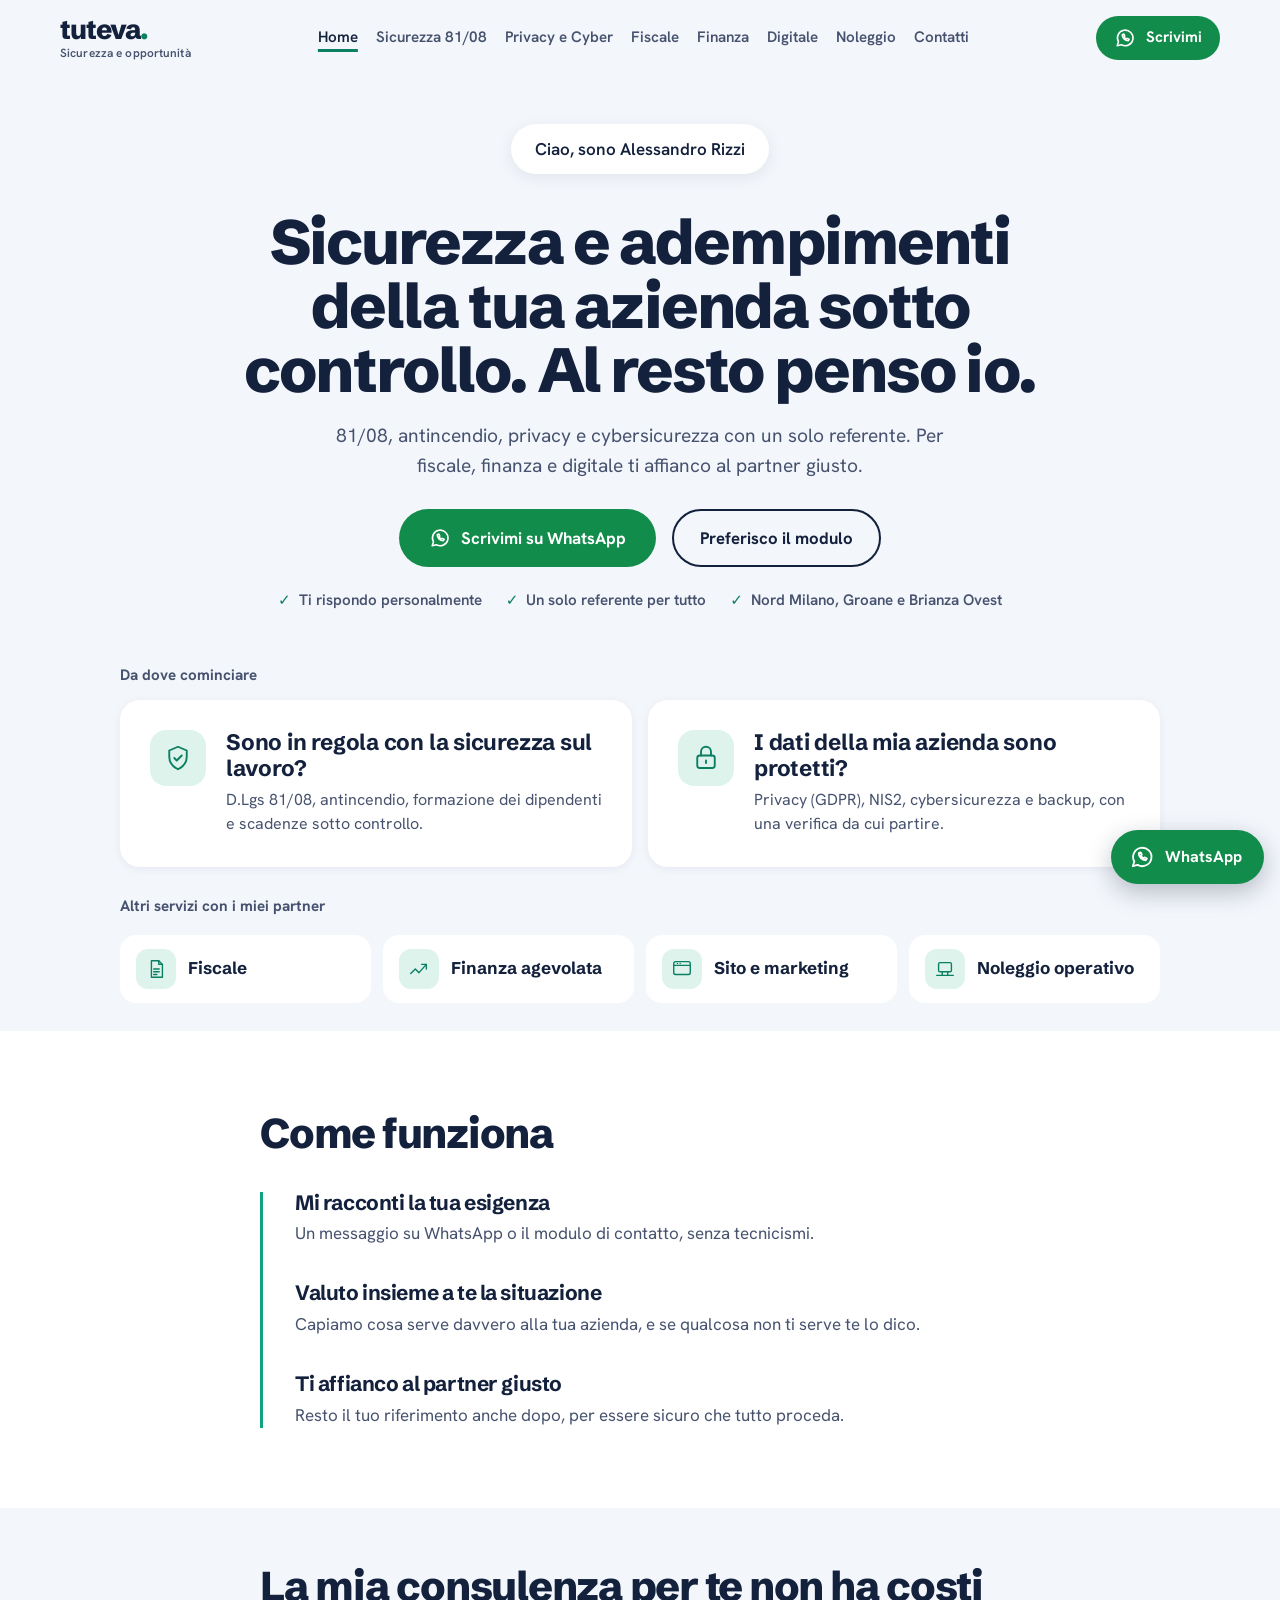
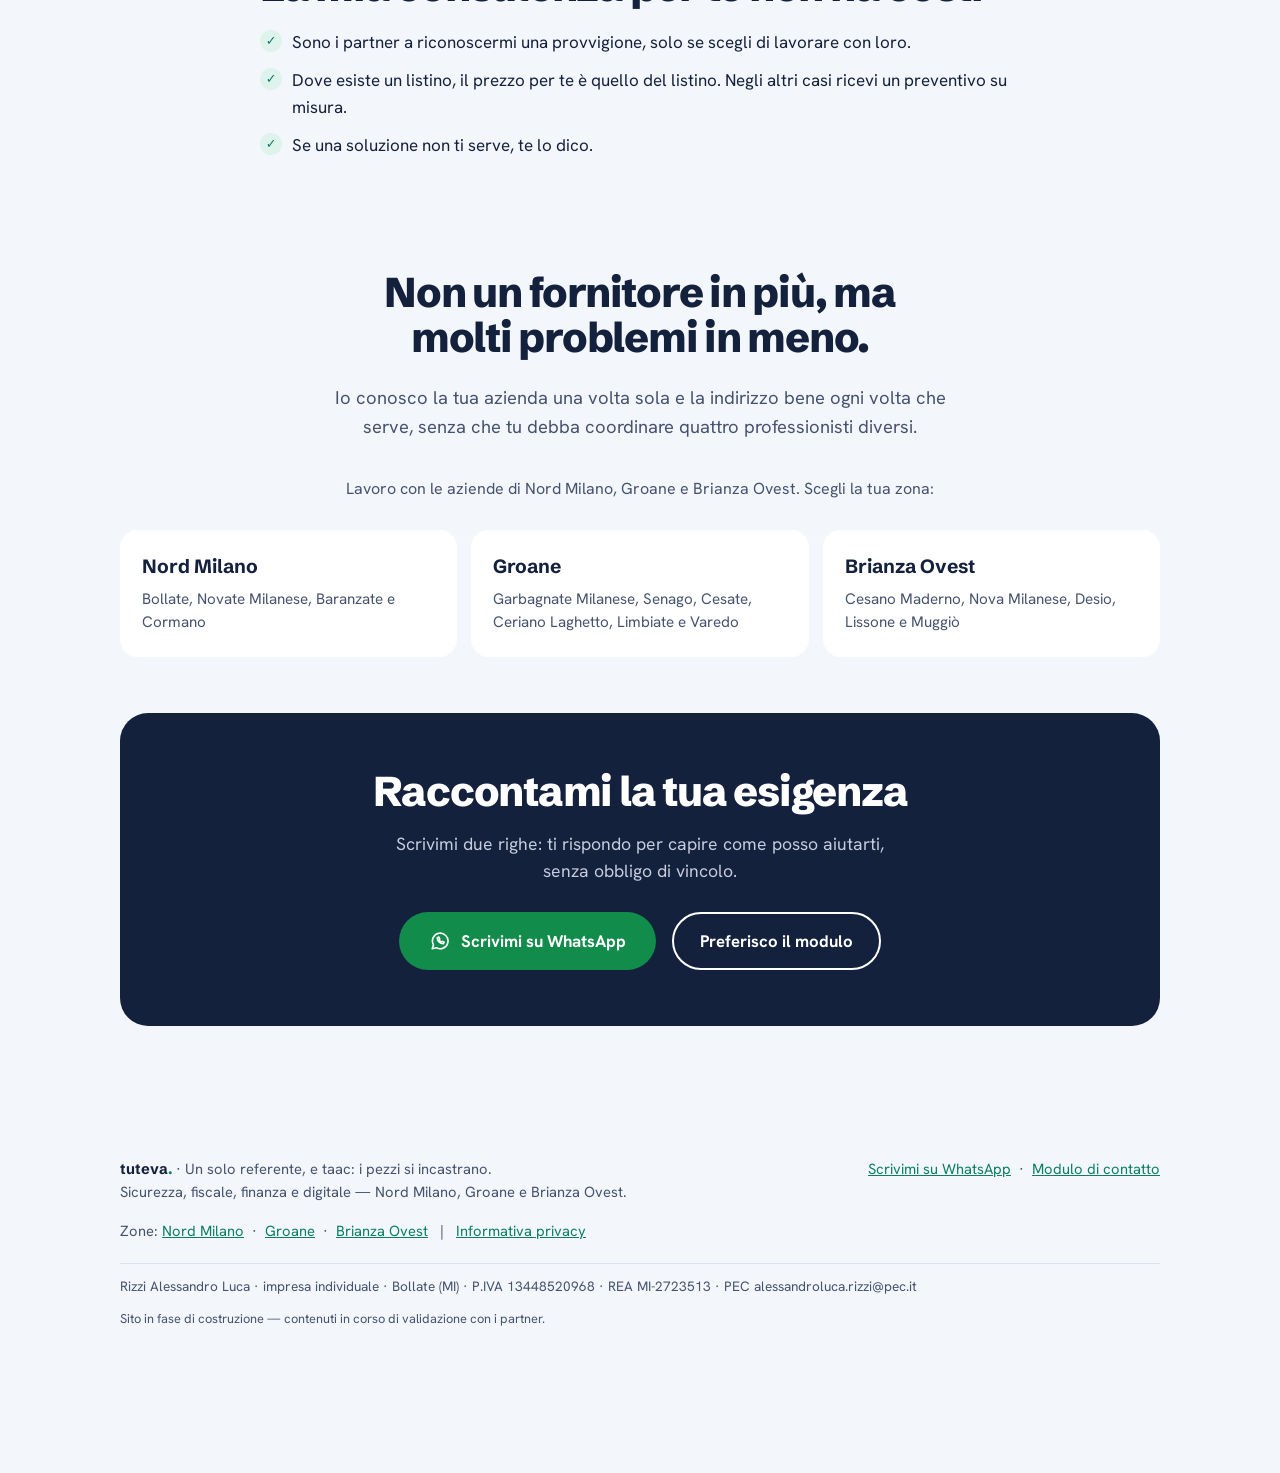
==== index.html @ 0b84deaf "Primo sito Tuteva" ====
<!doctype html>
<html lang="it">
<head>
<meta charset="utf-8">
<meta name="viewport" content="width=device-width, initial-scale=1, viewport-fit=cover">
<title>Tuteva | Sicurezza e adempimenti per la tua azienda</title>
<meta name="description" content="Tuteva: un solo referente per la sicurezza e gli adempimenti della tua azienda (81/08, privacy, cyber), fiscale, finanza e digitale. Nord Milano, Groane e Brianza Ovest.">
<link rel="canonical" href="https://tuteva.it/">
<meta property="og:title" content="Tuteva | Sicurezza e adempimenti per la tua azienda">
<meta property="og:description" content="Tuteva: un solo referente per la sicurezza e gli adempimenti della tua azienda (81/08, privacy, cyber), fiscale, finanza e digitale. Nord Milano, Groane e Brianza Ovest.">
<meta property="og:type" content="website">
<meta property="og:url" content="https://tuteva.it/">
<meta property="og:locale" content="it_IT">
<meta name="theme-color" content="#14213D">
<link rel="icon" href="data:image/svg+xml,%3Csvg xmlns=%27http://www.w3.org/2000/svg%27 viewBox=%270 0 64 64%27%3E%3Crect width=%2764%27 height=%2764%27 rx=%2716%27 fill=%27%2314213D%27/%3E%3Ccircle cx=%2732%27 cy=%2732%27 r=%2710%27 fill=%27%230A7F62%27/%3E%3C/svg%3E">

<link rel="preload" href="fonts/schibsted-grotesk.woff" as="font" type="font/woff" crossorigin> <link rel="preload" href="fonts/hanken-grotesk.woff" as="font" type="font/woff" crossorigin> <link rel="stylesheet" href="fonts/fonts.css">

<style>
/* Direzione C: sfondo chiaro freddo, navy + verde, grotesque moderni, tessere-domanda */
:root {
  --bg: #F3F6FB;
  --fg: #14213D;
  --fg-muted: #46526E;
  --accent: #0A7F62;
  --accent-tint: #DDF3EC;
  --navy: #14213D;
  --card-bg: #FFFFFF;
  --border: #DCE3EE;
  --font-display: 'Schibsted Grotesk', system-ui, sans-serif;
  --font-body: 'Hanken Grotesk', system-ui, sans-serif;
}
* { box-sizing: border-box; }
body {
  background: var(--bg); color: var(--fg);
  font-family: var(--font-body); font-size: 17px;
  margin: 0; padding: 0 20px;
  line-height: 1.55;
}
.wrap { max-width: 760px; margin: 0 auto; }
.wrap-wide { max-width: 1040px; margin: 0 auto; }
.center { text-align: center; }
h1, h2, h3 { font-family: var(--font-display); font-weight: 700; text-wrap: balance; line-height: 1.08; margin: 0; letter-spacing: -0.02em; }
h1 { font-size: clamp(2.2rem, 5.4vw, 3.9rem); font-weight: 800; letter-spacing: -0.03em; line-height: 1.02; }
h2 { font-size: clamp(1.7rem, 3.8vw, 2.6rem); font-weight: 800; letter-spacing: -0.03em; }
h3 { font-size: 1.3rem; }
p { margin: 0; }
a { color: var(--accent); }
a:focus-visible, button:focus-visible, input:focus-visible, select:focus-visible, textarea:focus-visible {
  outline: 3px solid var(--accent); outline-offset: 3px;
}
.eyebrow { color: var(--accent); font-weight: 700; font-size: 0.95rem; }
header.site {
  position: sticky; top: env(safe-area-inset-top, 0px); z-index: 10;
  background: var(--bg); padding-block: 16px;
}
header.site .row { display: flex; align-items: center; justify-content: space-between; gap: 12px 24px; flex-wrap: wrap; }
.brand { display: inline-flex; flex-direction: column; text-decoration: none; color: var(--fg); line-height: 1; }
.brand .wm { font-family: var(--font-display); font-weight: 800; font-size: 1.7rem; letter-spacing: -0.04em; }
.brand .wm i { font-style: normal; color: var(--accent); }
.brand .tag { font-size: 0.74rem; font-weight: 600; color: var(--fg-muted); margin-top: 5px; letter-spacing: 0.01em; }
nav.main { display: flex; gap: 6px 22px; flex-wrap: wrap; align-items: center; }
nav.main a { color: var(--fg-muted); text-decoration: none; font-size: 0.95rem; font-weight: 600; }
nav.main a:hover { color: var(--fg); }
nav.main a.active { color: var(--fg); text-decoration: underline; text-decoration-color: var(--accent); text-decoration-thickness: 3px; text-underline-offset: 7px; }
section { padding-block: 56px; }
section.tight { padding-block: 28px; }
.hero { padding-block: 48px 36px; }
.hero p.lead { font-size: 1.2rem; color: var(--fg-muted); max-width: 640px; margin-top: 20px; }
.center .lead { margin-inline: auto; }
.btn {
  display: inline-flex; align-items: center;
  background: var(--accent); color: #FFFFFF; font-weight: 700; text-decoration: none;
  padding: 16px 30px; border-radius: 999px; font-size: 1.05rem; margin-top: 28px;
  border: none; cursor: pointer; font-family: var(--font-body);
}
.btn:hover { background: #086A52; }
.greet {
  display: inline-flex; align-items: center; gap: 14px; background: var(--card-bg);
  padding: 8px 22px 8px 8px; border-radius: 999px; font-weight: 600;
  box-shadow: 0 4px 16px rgba(20,33,61,0.08);
}
.greet img { display: block; width: 52px; height: 52px; border-radius: 50%; object-fit: cover; object-position: 50% 30%; }
.asks { display: flex; flex-wrap: wrap; gap: 16px; }
.ask {
  flex: 1 1 380px; min-width: 0; text-decoration: none; color: var(--fg);
  background: var(--card-bg); border: 2px solid transparent; border-radius: 20px; padding: 28px;
  display: flex; gap: 20px; align-items: flex-start; box-shadow: 0 2px 10px rgba(20,33,61,0.06);
}
.ask:hover { border-color: var(--accent); }
.ask .t { display: block; font-family: var(--font-display); font-weight: 700; font-size: 1.4rem; line-height: 1.15; letter-spacing: -0.01em; }
.ask .d { display: block; margin-top: 6px; color: var(--fg-muted); font-size: 1rem; }
.card-icon, .hero-icon {
  flex: none; display: flex; align-items: center; justify-content: center;
  width: 56px; height: 56px; border-radius: 16px; background: var(--accent-tint); color: var(--accent);
}
.card-icon svg, .hero-icon svg { width: 30px; height: 30px; display: block; }
.hero-icon { margin-bottom: 20px; }
.band-white { background: var(--card-bg); margin: 0 -20px; padding: 80px 20px; }
.timeline { border-left: 3px solid #0FA37F; padding-left: 32px; display: flex; flex-direction: column; gap: 36px; margin-top: 36px; }
.timeline h3 { margin-bottom: 6px; }
.timeline p { color: var(--fg-muted); }
.zone { color: var(--fg-muted); max-width: 720px; margin: 36px auto 0; font-size: 1rem; }
.cta-band { background: var(--navy); color: #FFFFFF; border-radius: 28px; padding: 56px 32px; text-align: center; }
.cta-band p { color: #C5CCDD; max-width: 520px; margin: 16px auto 0; font-size: 1.1rem; }
.cta-band .btn { background: var(--accent-tint); color: var(--navy); }
.cta-band .btn:hover { background: #FFFFFF; }
.quote {
  background: var(--accent-tint); border-radius: 20px; padding: 24px 28px; margin-top: 18px;
  color: var(--fg);
}
.list-check { list-style: none; padding: 0; margin: 20px 0 0; display: flex; flex-direction: column; gap: 12px; }
.list-check li { padding-left: 32px; position: relative; }
.list-check li::before {
  content: "✓"; position: absolute; left: 0; top: 1px; width: 22px; height: 22px; border-radius: 50%;
  background: var(--accent-tint); color: var(--accent); font-weight: 800; font-size: 0.8rem;
  display: flex; align-items: center; justify-content: center;
}
.note-box {
  background: var(--card-bg); border-radius: 16px;
  padding: 16px 20px; margin-top: 24px; font-size: 0.92rem; color: var(--fg-muted);
}
form.contact { display: flex; flex-direction: column; gap: 16px; margin-top: 28px; max-width: 520px; }
form.contact label { font-size: 0.95rem; font-weight: 600; color: var(--fg); display: block; margin-bottom: 6px; }
form.contact input, form.contact select, form.contact textarea {
  width: 100%; padding: 13px 14px; border-radius: 12px; border: 1.5px solid var(--border);
  background: var(--card-bg); color: var(--fg); font-family: var(--font-body); font-size: 1rem;
}
form.contact textarea { min-height: 110px; resize: vertical; }
.form-status { font-size: 1rem; margin-top: 4px; display: none; }
.form-status.ok { color: var(--accent); font-weight: 600; display: block; }
footer.site {
  padding-block: 36px 48px; margin-top: 40px;
  color: var(--fg-muted); font-size: 0.92rem;
}
footer.site .row { display: flex; justify-content: space-between; gap: 16px; flex-wrap: wrap; }
hr.rule { border: none; border-top: 1px solid var(--border); margin-block: 8px; }

:root { --wa: #128C4B; --wa-dark: #0D7340; }
body { padding-bottom: 96px; }
.btn-wa { background: var(--wa); color: #FFFFFF; gap: 10px; }
.btn-wa:hover { background: var(--wa-dark); }
.btn svg { width: 22px; height: 22px; flex: none; display: block; }
.btn-ghost { background: transparent; color: var(--fg); border: 2px solid var(--fg); padding: 14px 26px; }
.btn-ghost:hover { background: var(--fg); color: #FFFFFF; }
.btn-sm { padding: 10px 18px; font-size: 0.95rem; margin-top: 0; }
.cta-row { display: flex; flex-wrap: wrap; gap: 12px 16px; align-items: center; margin-top: 28px; }
.cta-row .btn { margin-top: 0; }
.center .cta-row, .cta-band .cta-row { justify-content: center; }
.trust { display: flex; flex-wrap: wrap; gap: 8px 24px; list-style: none; padding: 0; margin: 22px 0 0; color: var(--fg-muted); font-size: 0.95rem; font-weight: 600; }
.center .trust { justify-content: center; }
.trust li::before { content: "✓"; color: var(--accent); margin-right: 8px; font-weight: 800; }
.cta-band .btn-ghost { background: transparent; color: #FFFFFF; border-color: #FFFFFF; }
.cta-band .btn-ghost:hover { background: #FFFFFF; color: var(--navy); }
.cta-band .btn-wa { background: var(--wa); color: #FFFFFF; }
.cta-band .btn-wa:hover { background: var(--wa-dark); }
.cta-band .cta-row { margin-top: 28px; }
.wa-float {
  position: fixed; z-index: 20;
  right: max(16px, env(safe-area-inset-right, 0px));
  bottom: calc(16px + env(safe-area-inset-bottom, 0px));
  display: inline-flex; align-items: center; gap: 10px;
  background: var(--wa); color: #FFFFFF; text-decoration: none; font-weight: 700;
  padding: 14px 22px 14px 18px; border-radius: 999px; font-size: 1rem;
  box-shadow: 0 8px 24px rgba(20,33,61,0.28);
}
.wa-float:hover { background: var(--wa-dark); }
.wa-float svg { width: 26px; height: 26px; display: block; }
.status-wa { display: none; margin-top: 8px; }
.status-wa.on { display: block; }
.consent { font-size: 0.88rem; color: var(--fg-muted); }
header.site .wrap-wide { max-width: 1160px; }
nav.main { gap: 6px 18px; }
@media (max-width: 1240px) { .hdr-cta { display: none; } }
@media (max-width: 700px) {
  .hdr-cta { display: none; }
  header.site { padding-block: 12px; }
  nav.main { flex-wrap: nowrap; overflow-x: auto; width: 100%; gap: 6px 18px; padding-bottom: 6px; scrollbar-width: none; }
  nav.main a { white-space: nowrap; }
  .hero { padding-block: 24px 28px; }
  .hero .hero-icon { display: none; }
}
@media (prefers-reduced-motion: no-preference) { .btn, .wa-float { transition: background .15s; } }

.others { display: grid; grid-template-columns: repeat(auto-fit, minmax(220px, 1fr)); gap: 12px; margin-top: 16px; }
.other { display: flex; gap: 12px; align-items: center; background: var(--card-bg); border-radius: 16px; padding: 14px 16px; text-decoration: none; color: var(--fg); font-family: var(--font-display); font-weight: 700; min-width: 0; }
.other:hover { outline: 2px solid var(--accent); }
.other .card-icon { width: 40px; height: 40px; border-radius: 12px; }
.other .card-icon svg { width: 22px; height: 22px; }
.zones { display: grid; grid-template-columns: repeat(auto-fit, minmax(240px, 1fr)); gap: 14px; margin-top: 28px; text-align: left; }
.zonecard { background: var(--card-bg); border-radius: 18px; padding: 22px; text-decoration: none; color: var(--fg); min-width: 0; }
.zonecard:hover { outline: 2px solid var(--accent); }
.zonecard strong { display: block; font-family: var(--font-display); font-size: 1.2rem; }
.zonecard span { display: block; margin-top: 6px; color: var(--fg-muted); font-size: 0.95rem; }
.label-sec { color: var(--fg-muted); font-weight: 700; font-size: 0.95rem; margin-top: 28px; }
</style>
</head>
<body>



<header class="site">
  <div class="wrap-wide row">
    <a class="brand" href="index.html" aria-label="Tuteva, sicurezza e opportunit&agrave; per la tua azienda"><span class="wm">tuteva<i>.</i></span><span class="tag">Sicurezza e opportunit&agrave;</span></a>
    <nav class="main">
      <a href="index.html" class="active">Home</a>
      <a href="sicurezza-81-08.html">Sicurezza 81/08</a>
      <a href="cybersicurezza-privacy.html">Privacy e Cyber</a>
      <a href="fiscale.html">Fiscale</a>
      <a href="finanza-agevolata.html">Finanza</a>
      <a href="digitale.html">Digitale</a>
      <a href="noleggio-operativo.html">Noleggio</a>
      <a href="contatti.html">Contatti</a>
    </nav>
    <a class="btn btn-wa btn-sm hdr-cta" href="https://wa.me/393493159759?text=Ciao%20Alessandro%2C%20vorrei%20parlarti%20di%20un%27esigenza%20della%20mia%20azienda." target="_blank" rel="noopener" data-cta="header-wa"><svg viewBox="0 0 24 24" fill="none" stroke="currentColor" stroke-width="1.7" stroke-linecap="round" stroke-linejoin="round" aria-hidden="true"><path d="M3.5 20.5l1.4-4.3A8.5 8.5 0 1 1 8 19.3l-4.5 1.2z"/><path d="M9 8.5c0 3.6 2.9 6.5 6.5 6.5l1-1.6-2.1-1-1 .8c-1-.4-2-1.4-2.4-2.4l.8-1-1-2.1L9 8.5z"/></svg>Scrivimi</a>
  </div>
</header>


<section class="hero wrap-wide center" style="padding-bottom:24px;">
  <div class="greet" style="padding:12px 24px;"><span>Ciao, sono Alessandro Rizzi</span></div>
  <h1 style="margin:36px auto 0; max-width:900px;">Sicurezza e adempimenti della tua azienda sotto controllo. Al resto penso io.</h1>
  <p class="lead">81/08, antincendio, privacy e cybersicurezza con un solo referente. Per fiscale, finanza e digitale ti affianco al partner giusto.</p>
  <div class="cta-row"><a class="btn btn-wa " href="https://wa.me/393493159759?text=Ciao%20Alessandro%2C%20vorrei%20capire%20come%20puoi%20aiutare%20la%20mia%20azienda." target="_blank" rel="noopener" data-cta="hero-wa"><svg viewBox="0 0 24 24" fill="none" stroke="currentColor" stroke-width="1.7" stroke-linecap="round" stroke-linejoin="round" aria-hidden="true"><path d="M3.5 20.5l1.4-4.3A8.5 8.5 0 1 1 8 19.3l-4.5 1.2z"/><path d="M9 8.5c0 3.6 2.9 6.5 6.5 6.5l1-1.6-2.1-1-1 .8c-1-.4-2-1.4-2.4-2.4l.8-1-1-2.1L9 8.5z"/></svg>Scrivimi su WhatsApp</a><a class="btn btn-ghost" href="contatti.html" data-cta="hero-form">Preferisco il modulo</a></div><ul class="trust"><li>Ti rispondo personalmente</li><li>Un solo referente per tutto</li><li>Nord Milano, Groane e Brianza Ovest</li></ul>
</section>

<section class="wrap-wide tight">
  <p class="label-sec" style="margin-top:0;">Da dove cominciare</p>
  <div class="asks" style="margin-top:12px;">
    <a class="ask" href="sicurezza-81-08.html">
      <span class="card-icon"><svg viewBox="0 0 24 24" fill="none" stroke="currentColor" stroke-width="1.5" stroke-linecap="round" stroke-linejoin="round"><path d="M12 3l7 3v5c0 4.5-3 8-7 10-4-2-7-5.5-7-10V6l7-3z"/><path d="M9 12l2 2 4-4"/></svg></span>
      <span>
        <span class="t">Sono in regola con la sicurezza sul lavoro?</span>
        <span class="d">D.Lgs 81/08, antincendio, formazione dei dipendenti e scadenze sotto controllo.</span>
      </span>
    </a>
    <a class="ask" href="cybersicurezza-privacy.html">
      <span class="card-icon"><svg viewBox="0 0 24 24" fill="none" stroke="currentColor" stroke-width="1.5" stroke-linecap="round" stroke-linejoin="round"><rect x="5" y="10" width="14" height="10" rx="2"/><path d="M8 10V7a4 4 0 0 1 8 0v3"/><path d="M12 14v2"/></svg></span>
      <span>
        <span class="t">I dati della mia azienda sono protetti?</span>
        <span class="d">Privacy (GDPR), NIS2, cybersicurezza e backup, con una verifica da cui partire.</span>
      </span>
    </a>
  </div>
  <p class="label-sec">Altri servizi con i miei partner</p>
  <div class="others">
    <a class="other" href="fiscale.html"><span class="card-icon"><svg viewBox="0 0 24 24" fill="none" stroke="currentColor" stroke-width="1.5" stroke-linecap="round" stroke-linejoin="round"><path d="M7 3h8l4 4v14H7z"/><path d="M15 3v4h4"/><path d="M9.5 12h6M9.5 15h6M9.5 18h3.5"/></svg></span><span>Fiscale</span></a>
    <a class="other" href="finanza-agevolata.html"><span class="card-icon"><svg viewBox="0 0 24 24" fill="none" stroke="currentColor" stroke-width="1.5" stroke-linecap="round" stroke-linejoin="round"><path d="M3 17l5-5 4 4 8-9"/><path d="M15 7h5v5"/></svg></span><span>Finanza agevolata</span></a>
    <a class="other" href="digitale.html"><span class="card-icon"><svg viewBox="0 0 24 24" fill="none" stroke="currentColor" stroke-width="1.5" stroke-linecap="round" stroke-linejoin="round"><rect x="3" y="4" width="18" height="14" rx="2"/><path d="M3 8h18"/><path d="M7 6h.01M10 6h.01"/></svg></span><span>Sito e marketing</span></a>
    <a class="other" href="noleggio-operativo.html"><span class="card-icon"><svg viewBox="0 0 24 24" fill="none" stroke="currentColor" stroke-width="1.5" stroke-linecap="round" stroke-linejoin="round"><rect x="5" y="5" width="14" height="10" rx="1.5"/><path d="M3 19h18"/><path d="M9 15v4M15 15v4"/></svg></span><span>Noleggio operativo</span></a>
  </div>
</section>

<section class="band-white">
  <div class="wrap">
    <h2>Come funziona</h2>
    <div class="timeline">
      <div>
        <h3>Mi racconti la tua esigenza</h3>
        <p>Un messaggio su WhatsApp o il modulo di contatto, senza tecnicismi.</p>
      </div>
      <div>
        <h3>Valuto insieme a te la situazione</h3>
        <p>Capiamo cosa serve davvero alla tua azienda, e se qualcosa non ti serve te lo dico.</p>
      </div>
      <div>
        <h3>Ti affianco al partner giusto</h3>
        <p>Resto il tuo riferimento anche dopo, per essere sicuro che tutto proceda.</p>
      </div>
    </div>
  </div>
</section>

<section class="wrap">
  <h2>La mia consulenza per te non ha costi</h2>
  <ul class="list-check">
    <li>Sono i partner a riconoscermi una provvigione, solo se scegli di lavorare con loro.</li>
    <li>Dove esiste un listino, il prezzo per te &egrave; quello del listino. Negli altri casi ricevi un preventivo su misura.</li>
    <li>Se una soluzione non ti serve, te lo dico.</li>
  </ul>
</section>

<section class="wrap-wide center" style="padding-block:56px;">
  <h2 style="max-width:760px; margin-inline:auto;">Non un fornitore in pi&ugrave;, ma molti problemi in meno.</h2>
  <p class="lead" style="color:var(--fg-muted); font-size:1.15rem; max-width:620px; margin:24px auto 0;">Io conosco la tua azienda una volta sola e la indirizzo bene ogni volta che serve, senza che tu debba coordinare quattro professionisti diversi.</p>
  <p class="zone">Lavoro con le aziende di Nord Milano, Groane e Brianza Ovest. Scegli la tua zona:</p>
  <div class="zones"><a class="zonecard" href="zona-nord-milano.html" data-cta="zone-nord-milano"><strong>Nord Milano</strong><span>Bollate, Novate Milanese, Baranzate e Cormano</span></a><a class="zonecard" href="zona-groane.html" data-cta="zone-groane"><strong>Groane</strong><span>Garbagnate Milanese, Senago, Cesate, Ceriano Laghetto, Limbiate e Varedo</span></a><a class="zonecard" href="zona-brianza-ovest.html" data-cta="zone-brianza-ovest"><strong>Brianza Ovest</strong><span>Cesano Maderno, Nova Milanese, Desio, Lissone e Muggiò</span></a></div>
</section>

<section class="wrap-wide" style="padding-top:0;">
  <div class="cta-band">
    <h2>Raccontami la tua esigenza</h2>
    <p>Scrivimi due righe: ti rispondo per capire come posso aiutarti, senza obbligo di vincolo.</p>
    <div class="cta-row"><a class="btn btn-wa " href="https://wa.me/393493159759?text=Ciao%20Alessandro%2C%20vorrei%20parlarti%20di%20un%27esigenza%20della%20mia%20azienda." target="_blank" rel="noopener" data-cta="band-wa"><svg viewBox="0 0 24 24" fill="none" stroke="currentColor" stroke-width="1.7" stroke-linecap="round" stroke-linejoin="round" aria-hidden="true"><path d="M3.5 20.5l1.4-4.3A8.5 8.5 0 1 1 8 19.3l-4.5 1.2z"/><path d="M9 8.5c0 3.6 2.9 6.5 6.5 6.5l1-1.6-2.1-1-1 .8c-1-.4-2-1.4-2.4-2.4l.8-1-1-2.1L9 8.5z"/></svg>Scrivimi su WhatsApp</a><a class="btn btn-ghost" href="contatti.html" data-cta="band-form">Preferisco il modulo</a></div>
  </div>
</section>


<footer class="site">
  <div class="wrap-wide">
    <div class="row">
      <div>
        <strong style="font-family: var(--font-display); color: var(--fg);">tuteva<span style="color: var(--accent);">.</span></strong> &middot; Un solo referente, e taac: i pezzi si incastrano.<br>
        Sicurezza, fiscale, finanza e digitale &mdash; Nord Milano, Groane e Brianza Ovest.
      </div>
      <div>
        <a href="https://wa.me/393493159759?text=Ciao%20Alessandro%2C%20vorrei%20parlarti%20di%20un%27esigenza%20della%20mia%20azienda." target="_blank" rel="noopener" data-cta="footer-wa">Scrivimi su WhatsApp</a> &nbsp;&middot;&nbsp; <a href="contatti.html">Modulo di contatto</a>
      </div>
    </div>
    <p style="margin-top:16px;">Zone: <a href="zona-nord-milano.html">Nord Milano</a> &nbsp;&middot;&nbsp; <a href="zona-groane.html">Groane</a> &nbsp;&middot;&nbsp; <a href="zona-brianza-ovest.html">Brianza Ovest</a> &nbsp;&nbsp;|&nbsp;&nbsp; <a href="privacy.html">Informativa privacy</a></p>
    <hr class="rule" style="margin-top:20px;">
    <p style="margin-top:12px; font-size:0.85rem;">Rizzi Alessandro Luca &middot; impresa individuale &middot; Bollate (MI) &middot; P.IVA 13448520968 &middot; REA MI-2723513 &middot; PEC alessandroluca.rizzi@pec.it</p>
    <p style="margin-top:12px; font-size:0.8rem;">Sito in fase di costruzione &mdash; contenuti in corso di validazione con i partner.</p>
  </div>
</footer>

<a class="wa-float" href="https://wa.me/393493159759?text=Ciao%20Alessandro%2C%20vorrei%20parlarti%20di%20un%27esigenza%20della%20mia%20azienda." target="_blank" rel="noopener" data-cta="float-wa" aria-label="Scrivimi su WhatsApp"><svg viewBox="0 0 24 24" fill="none" stroke="currentColor" stroke-width="1.7" stroke-linecap="round" stroke-linejoin="round" aria-hidden="true"><path d="M3.5 20.5l1.4-4.3A8.5 8.5 0 1 1 8 19.3l-4.5 1.2z"/><path d="M9 8.5c0 3.6 2.9 6.5 6.5 6.5l1-1.6-2.1-1-1 .8c-1-.4-2-1.4-2.4-2.4l.8-1-1-2.1L9 8.5z"/></svg><span>WhatsApp</span></a>

</body>
</html>
---- fonts/fonts.css ----
@font-face{font-family:'Schibsted Grotesk';src:url('schibsted-grotesk.woff') format('woff');font-weight:400 900;font-style:normal;font-display:swap}
@font-face{font-family:'Hanken Grotesk';src:url('hanken-grotesk.woff') format('woff');font-weight:100 900;font-style:normal;font-display:swap}
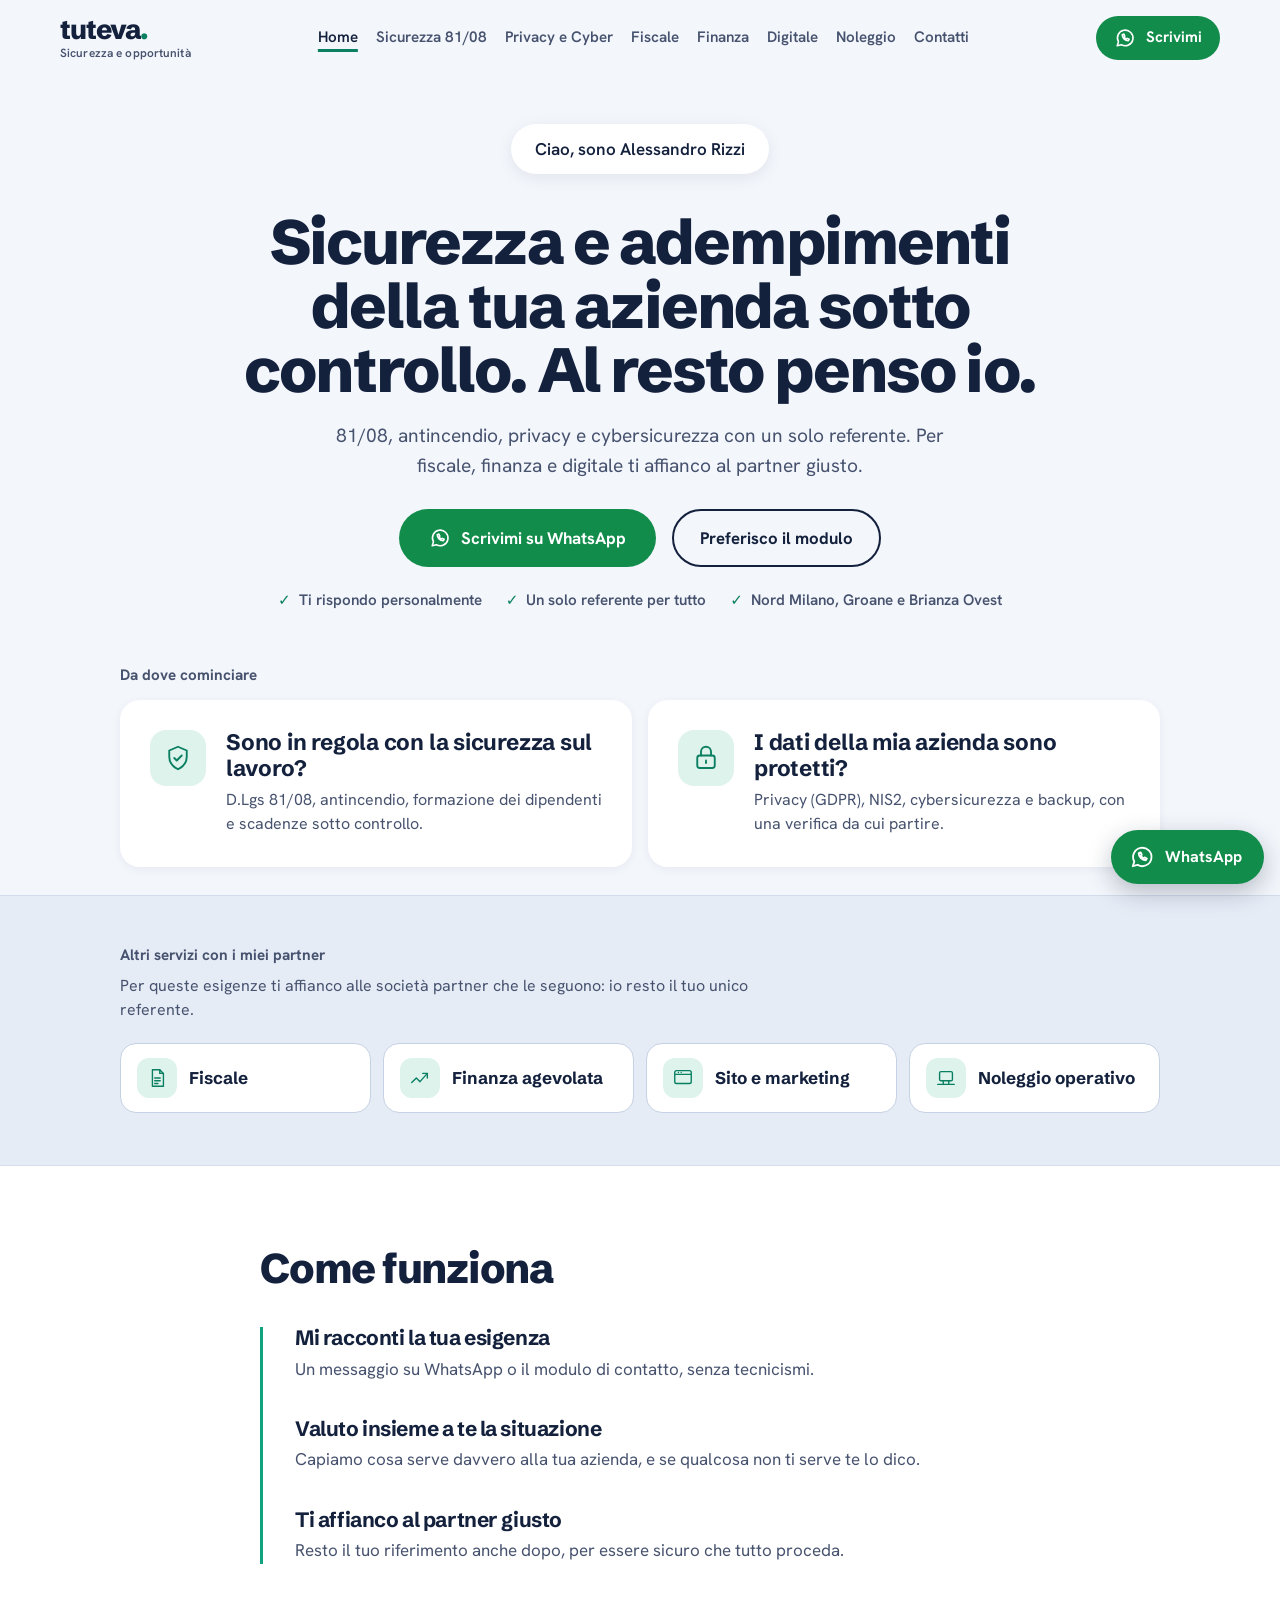
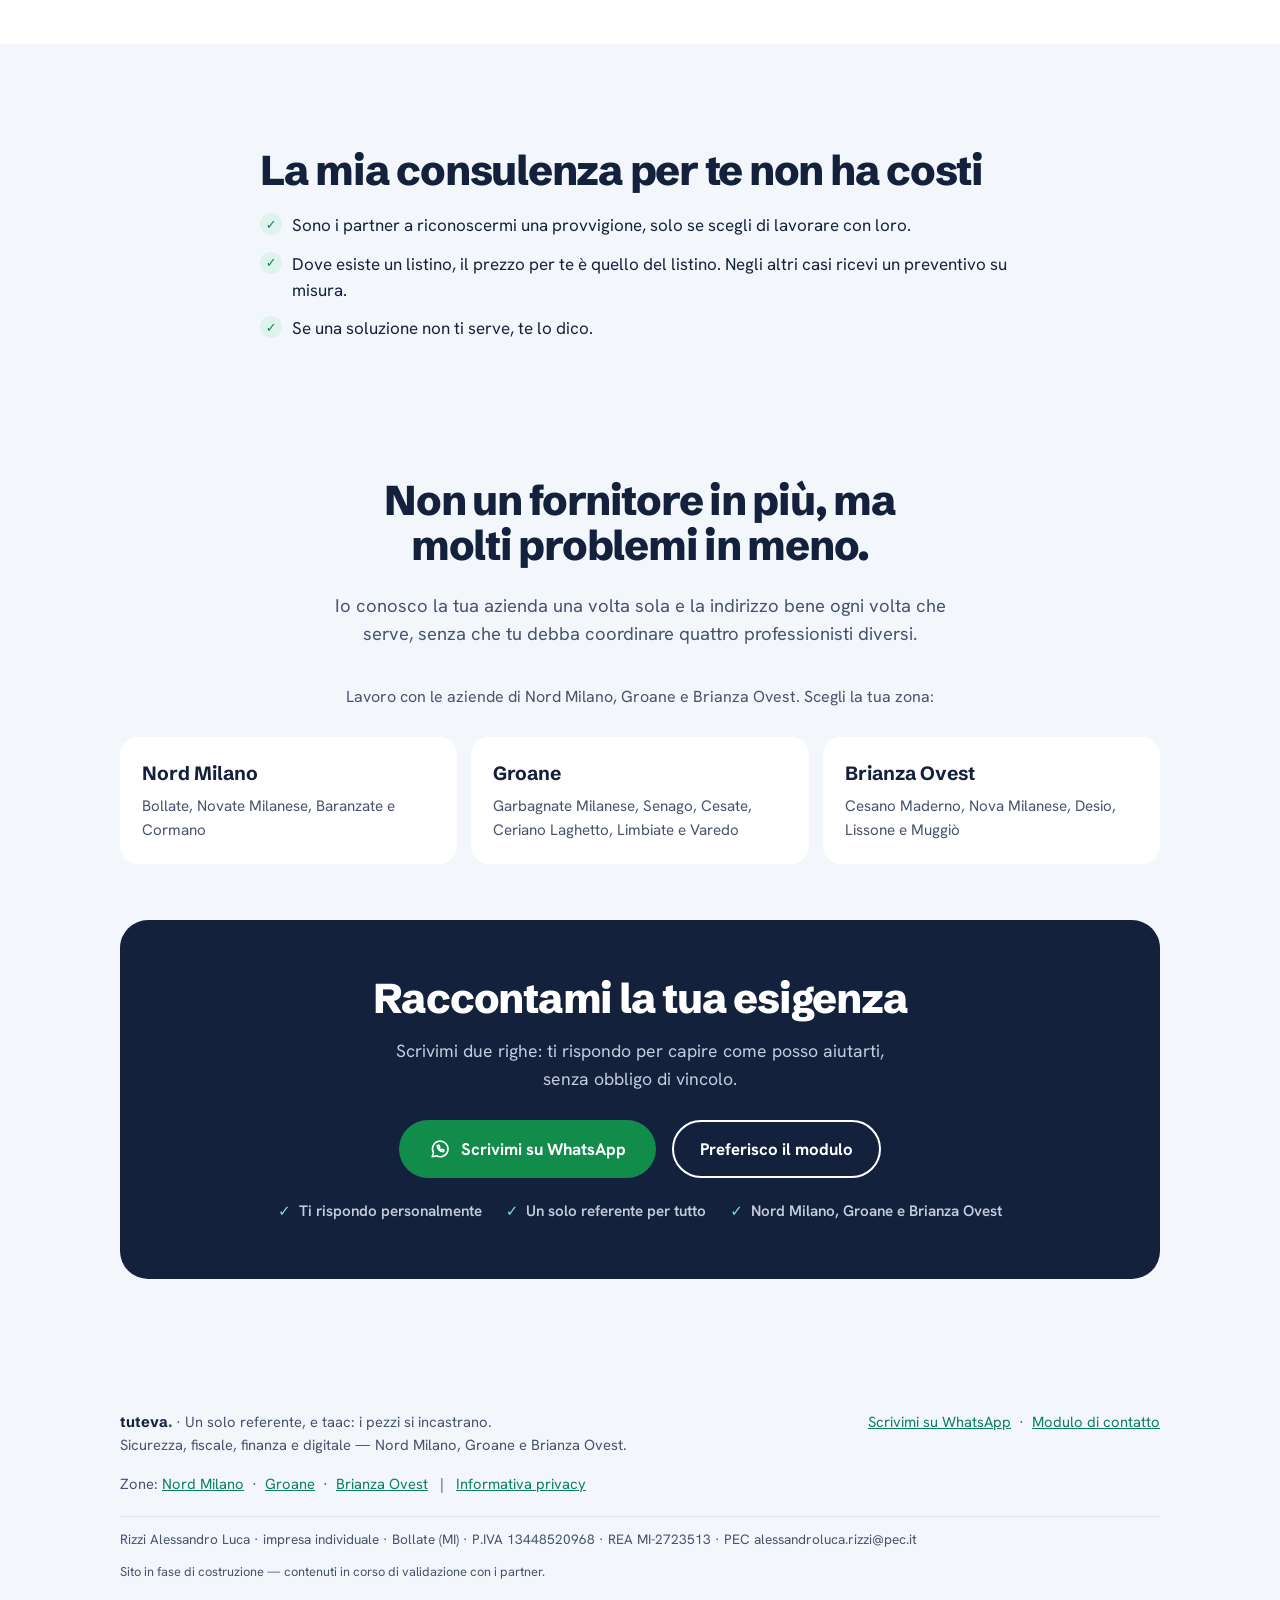
==== commit 7efe3125: "Tuteva Homepage" ====
--- a/index.html
+++ b/index.html
@@ -5,11 +5,11 @@
 <meta name="viewport" content="width=device-width, initial-scale=1, viewport-fit=cover">
 <title>Tuteva | Sicurezza e adempimenti per la tua azienda</title>
 <meta name="description" content="Tuteva: un solo referente per la sicurezza e gli adempimenti della tua azienda (81/08, privacy, cyber), fiscale, finanza e digitale. Nord Milano, Groane e Brianza Ovest.">
-<link rel="canonical" href="https://tuteva.it/">
+<link rel="canonical" href="tuteva.it/">
 <meta property="og:title" content="Tuteva | Sicurezza e adempimenti per la tua azienda">
 <meta property="og:description" content="Tuteva: un solo referente per la sicurezza e gli adempimenti della tua azienda (81/08, privacy, cyber), fiscale, finanza e digitale. Nord Milano, Groane e Brianza Ovest.">
 <meta property="og:type" content="website">
-<meta property="og:url" content="https://tuteva.it/">
+<meta property="og:url" content="tuteva.it/">
 <meta property="og:locale" content="it_IT">
 <meta name="theme-color" content="#14213D">
 <link rel="icon" href="data:image/svg+xml,%3Csvg xmlns=%27http://www.w3.org/2000/svg%27 viewBox=%270 0 64 64%27%3E%3Crect width=%2764%27 height=%2764%27 rx=%2716%27 fill=%27%2314213D%27/%3E%3Ccircle cx=%2732%27 cy=%2732%27 r=%2710%27 fill=%27%230A7F62%27/%3E%3C/svg%3E">
@@ -193,6 +193,15 @@
 .zonecard strong { display: block; font-family: var(--font-display); font-size: 1.2rem; }
 .zonecard span { display: block; margin-top: 6px; color: var(--fg-muted); font-size: 0.95rem; }
 .label-sec { color: var(--fg-muted); font-weight: 700; font-size: 0.95rem; margin-top: 28px; }
+
+.band-tint { background: #E6ECF6; margin: 0 -20px; padding: 48px 20px 52px; border-block: 1px solid #D3DCEB; }
+.band-tint .label-sec { margin-top: 0; }
+.band-tint .sub { color: var(--fg-muted); font-size: 1rem; margin-top: 6px; max-width: 640px; }
+.band-tint .other { border: 1.5px solid #C5D1E4; box-shadow: none; }
+.band-tint .others { margin-top: 20px; }
+.cost-sec { padding-block: 104px 80px; }
+.cta-band .trust { color: #C5CCDD; justify-content: center; margin-top: 22px; }
+.cta-band .trust li::before { color: #7FE0C0; }
 </style>
 </head>
 <body>
@@ -242,12 +251,18 @@
       </span>
     </a>
   </div>
-  <p class="label-sec">Altri servizi con i miei partner</p>
-  <div class="others">
+</section>
+
+<section class="band-tint">
+  <div class="wrap-wide">
+    <p class="label-sec">Altri servizi con i miei partner</p>
+    <p class="sub">Per queste esigenze ti affianco alle societ&agrave; partner che le seguono: io resto il tuo unico referente.</p>
+    <div class="others">
     <a class="other" href="fiscale.html"><span class="card-icon"><svg viewBox="0 0 24 24" fill="none" stroke="currentColor" stroke-width="1.5" stroke-linecap="round" stroke-linejoin="round"><path d="M7 3h8l4 4v14H7z"/><path d="M15 3v4h4"/><path d="M9.5 12h6M9.5 15h6M9.5 18h3.5"/></svg></span><span>Fiscale</span></a>
     <a class="other" href="finanza-agevolata.html"><span class="card-icon"><svg viewBox="0 0 24 24" fill="none" stroke="currentColor" stroke-width="1.5" stroke-linecap="round" stroke-linejoin="round"><path d="M3 17l5-5 4 4 8-9"/><path d="M15 7h5v5"/></svg></span><span>Finanza agevolata</span></a>
     <a class="other" href="digitale.html"><span class="card-icon"><svg viewBox="0 0 24 24" fill="none" stroke="currentColor" stroke-width="1.5" stroke-linecap="round" stroke-linejoin="round"><rect x="3" y="4" width="18" height="14" rx="2"/><path d="M3 8h18"/><path d="M7 6h.01M10 6h.01"/></svg></span><span>Sito e marketing</span></a>
     <a class="other" href="noleggio-operativo.html"><span class="card-icon"><svg viewBox="0 0 24 24" fill="none" stroke="currentColor" stroke-width="1.5" stroke-linecap="round" stroke-linejoin="round"><rect x="5" y="5" width="14" height="10" rx="1.5"/><path d="M3 19h18"/><path d="M9 15v4M15 15v4"/></svg></span><span>Noleggio operativo</span></a>
+      </div>
   </div>
 </section>
 
@@ -271,7 +286,7 @@
   </div>
 </section>
 
-<section class="wrap">
+<section class="wrap cost-sec">
   <h2>La mia consulenza per te non ha costi</h2>
   <ul class="list-check">
     <li>Sono i partner a riconoscermi una provvigione, solo se scegli di lavorare con loro.</li>
@@ -292,6 +307,7 @@
     <h2>Raccontami la tua esigenza</h2>
     <p>Scrivimi due righe: ti rispondo per capire come posso aiutarti, senza obbligo di vincolo.</p>
     <div class="cta-row"><a class="btn btn-wa " href="https://wa.me/393493159759?text=Ciao%20Alessandro%2C%20vorrei%20parlarti%20di%20un%27esigenza%20della%20mia%20azienda." target="_blank" rel="noopener" data-cta="band-wa"><svg viewBox="0 0 24 24" fill="none" stroke="currentColor" stroke-width="1.7" stroke-linecap="round" stroke-linejoin="round" aria-hidden="true"><path d="M3.5 20.5l1.4-4.3A8.5 8.5 0 1 1 8 19.3l-4.5 1.2z"/><path d="M9 8.5c0 3.6 2.9 6.5 6.5 6.5l1-1.6-2.1-1-1 .8c-1-.4-2-1.4-2.4-2.4l.8-1-1-2.1L9 8.5z"/></svg>Scrivimi su WhatsApp</a><a class="btn btn-ghost" href="contatti.html" data-cta="band-form">Preferisco il modulo</a></div>
+    <ul class="trust"><li>Ti rispondo personalmente</li><li>Un solo referente per tutto</li><li>Nord Milano, Groane e Brianza Ovest</li></ul>
   </div>
 </section>
 
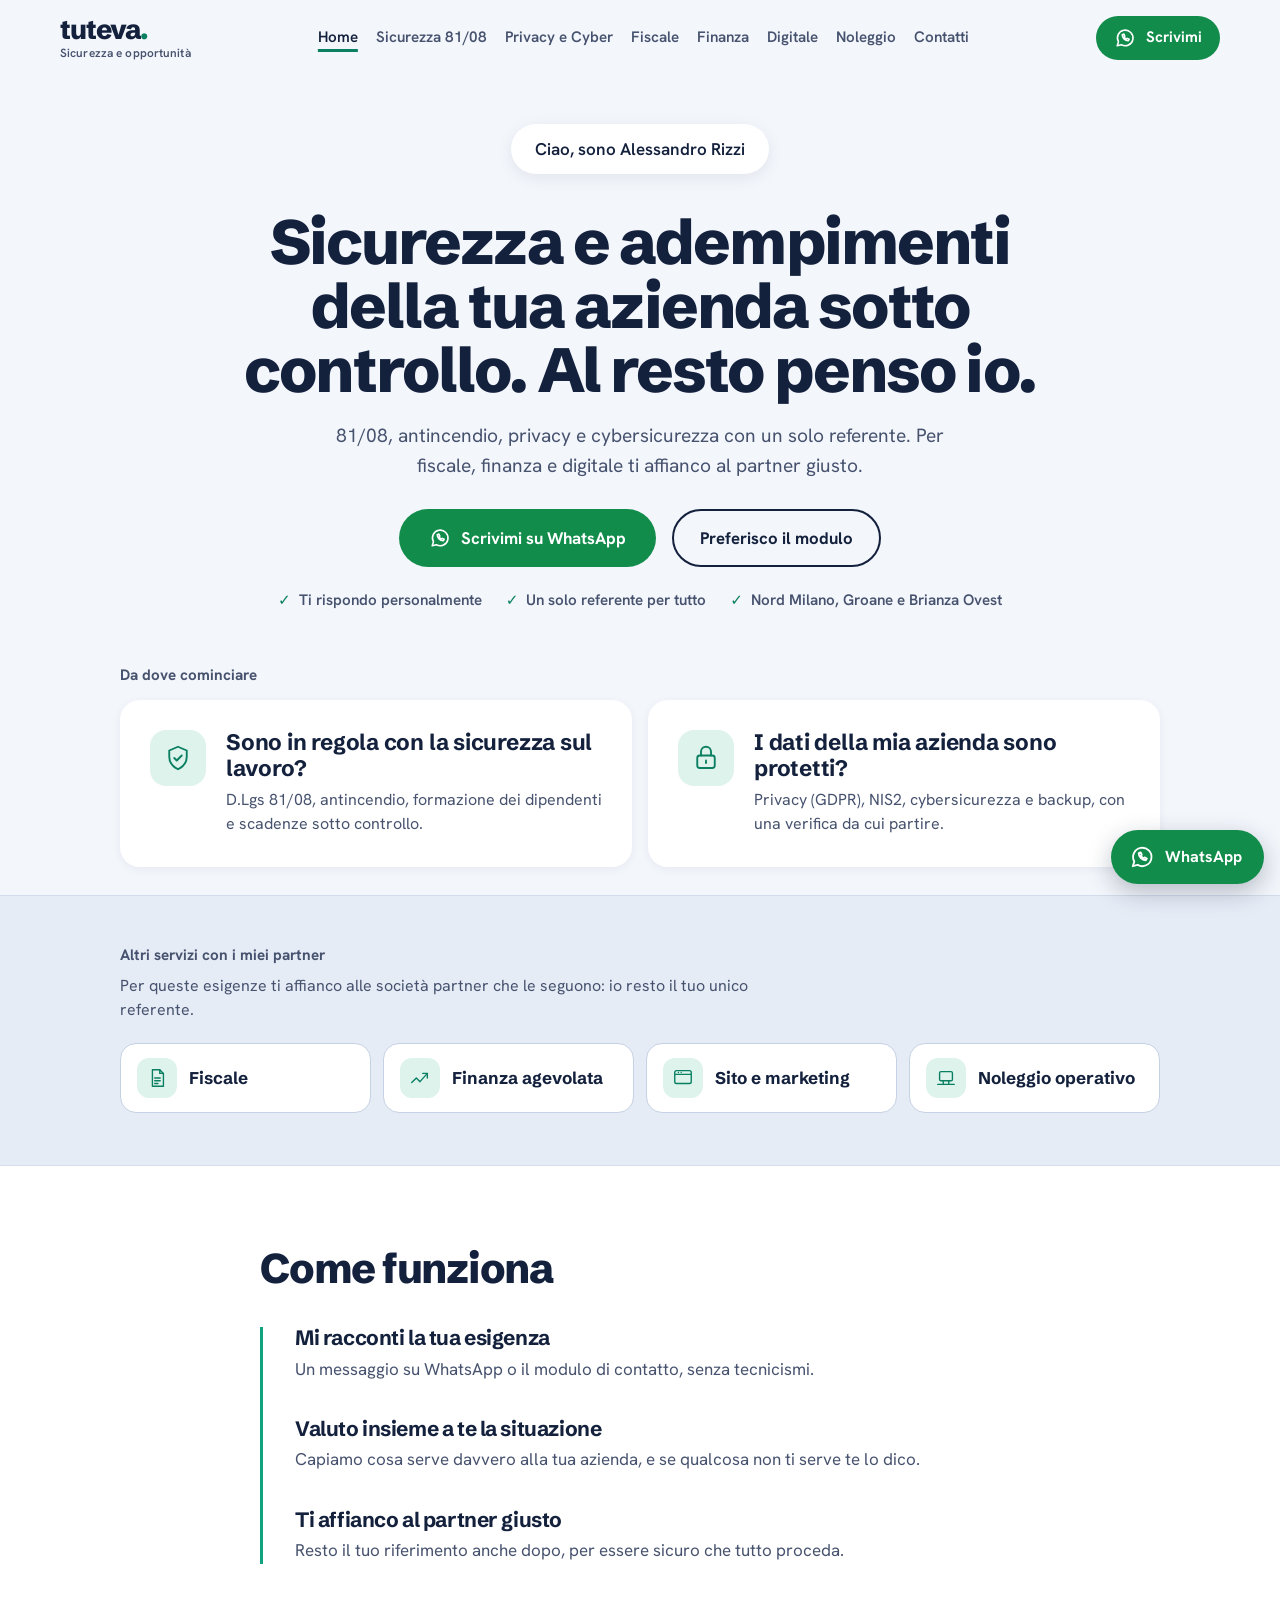
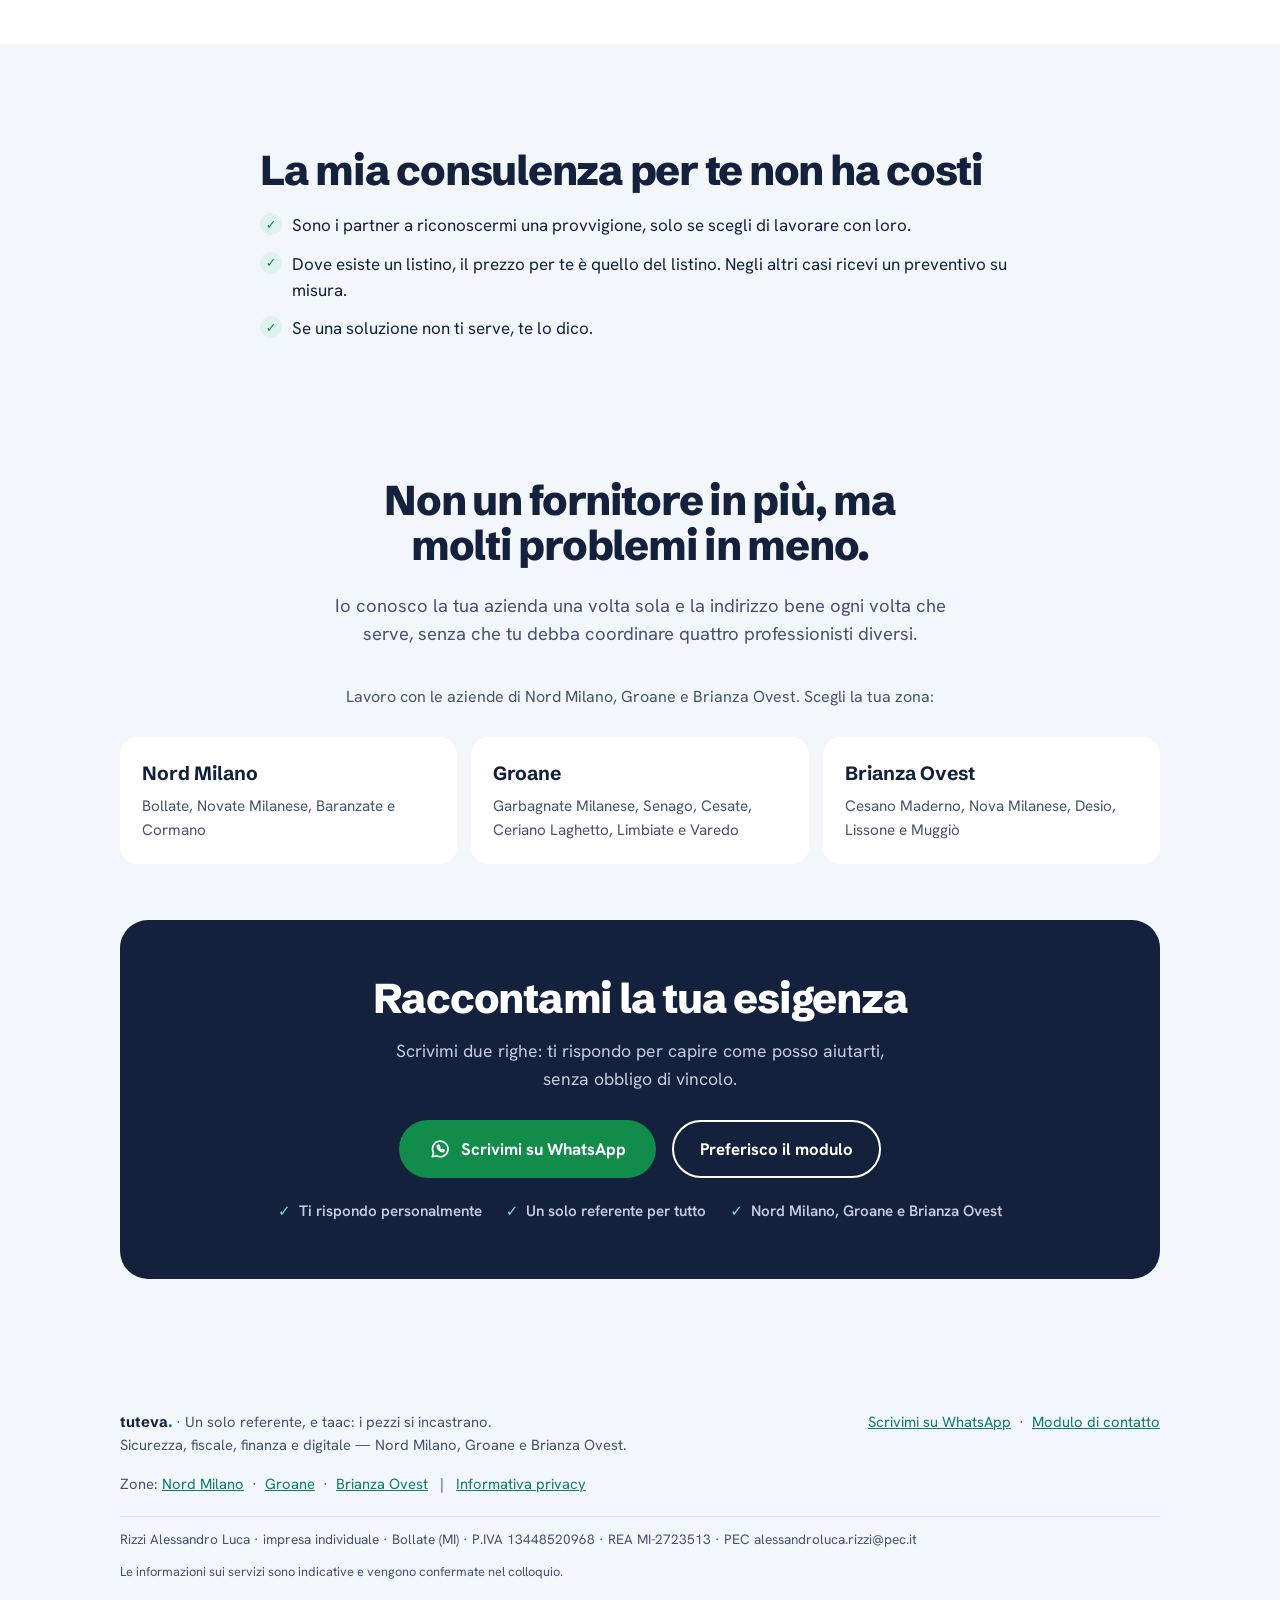
==== commit 3b09f864: "Tuteva_correzione footer" ====
--- a/index.html
+++ b/index.html
@@ -5,11 +5,11 @@
 <meta name="viewport" content="width=device-width, initial-scale=1, viewport-fit=cover">
 <title>Tuteva | Sicurezza e adempimenti per la tua azienda</title>
 <meta name="description" content="Tuteva: un solo referente per la sicurezza e gli adempimenti della tua azienda (81/08, privacy, cyber), fiscale, finanza e digitale. Nord Milano, Groane e Brianza Ovest.">
-<link rel="canonical" href="tuteva.it/">
+<link rel="canonical" href="https://tuteva.it/">
 <meta property="og:title" content="Tuteva | Sicurezza e adempimenti per la tua azienda">
 <meta property="og:description" content="Tuteva: un solo referente per la sicurezza e gli adempimenti della tua azienda (81/08, privacy, cyber), fiscale, finanza e digitale. Nord Milano, Groane e Brianza Ovest.">
 <meta property="og:type" content="website">
-<meta property="og:url" content="tuteva.it/">
+<meta property="og:url" content="https://tuteva.it/">
 <meta property="og:locale" content="it_IT">
 <meta name="theme-color" content="#14213D">
 <link rel="icon" href="data:image/svg+xml,%3Csvg xmlns=%27http://www.w3.org/2000/svg%27 viewBox=%270 0 64 64%27%3E%3Crect width=%2764%27 height=%2764%27 rx=%2716%27 fill=%27%2314213D%27/%3E%3Ccircle cx=%2732%27 cy=%2732%27 r=%2710%27 fill=%27%230A7F62%27/%3E%3C/svg%3E">
@@ -326,7 +326,7 @@
     <p style="margin-top:16px;">Zone: <a href="zona-nord-milano.html">Nord Milano</a> &nbsp;&middot;&nbsp; <a href="zona-groane.html">Groane</a> &nbsp;&middot;&nbsp; <a href="zona-brianza-ovest.html">Brianza Ovest</a> &nbsp;&nbsp;|&nbsp;&nbsp; <a href="privacy.html">Informativa privacy</a></p>
     <hr class="rule" style="margin-top:20px;">
     <p style="margin-top:12px; font-size:0.85rem;">Rizzi Alessandro Luca &middot; impresa individuale &middot; Bollate (MI) &middot; P.IVA 13448520968 &middot; REA MI-2723513 &middot; PEC alessandroluca.rizzi@pec.it</p>
-    <p style="margin-top:12px; font-size:0.8rem;">Sito in fase di costruzione &mdash; contenuti in corso di validazione con i partner.</p>
+    <p style="margin-top:12px; font-size:0.8rem;">Le informazioni sui servizi sono indicative e vengono confermate nel colloquio.</p>
   </div>
 </footer>
 
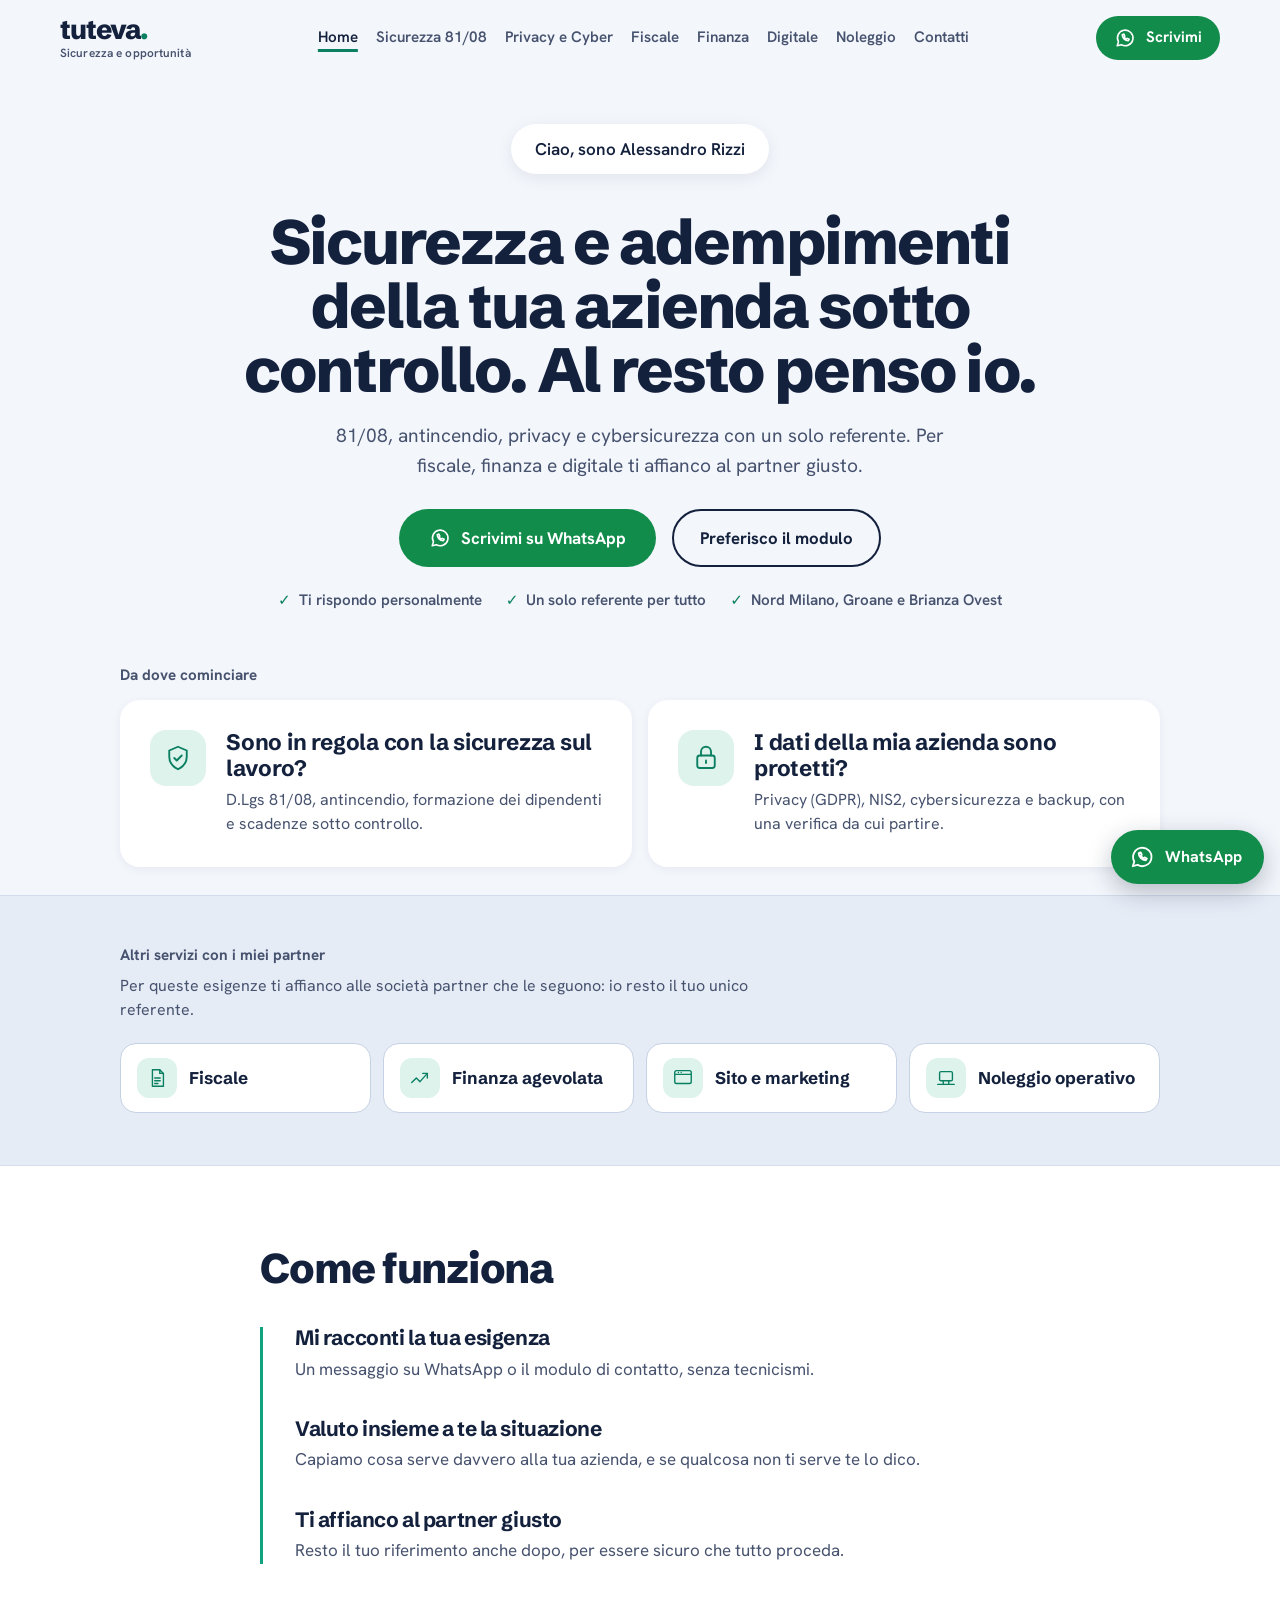
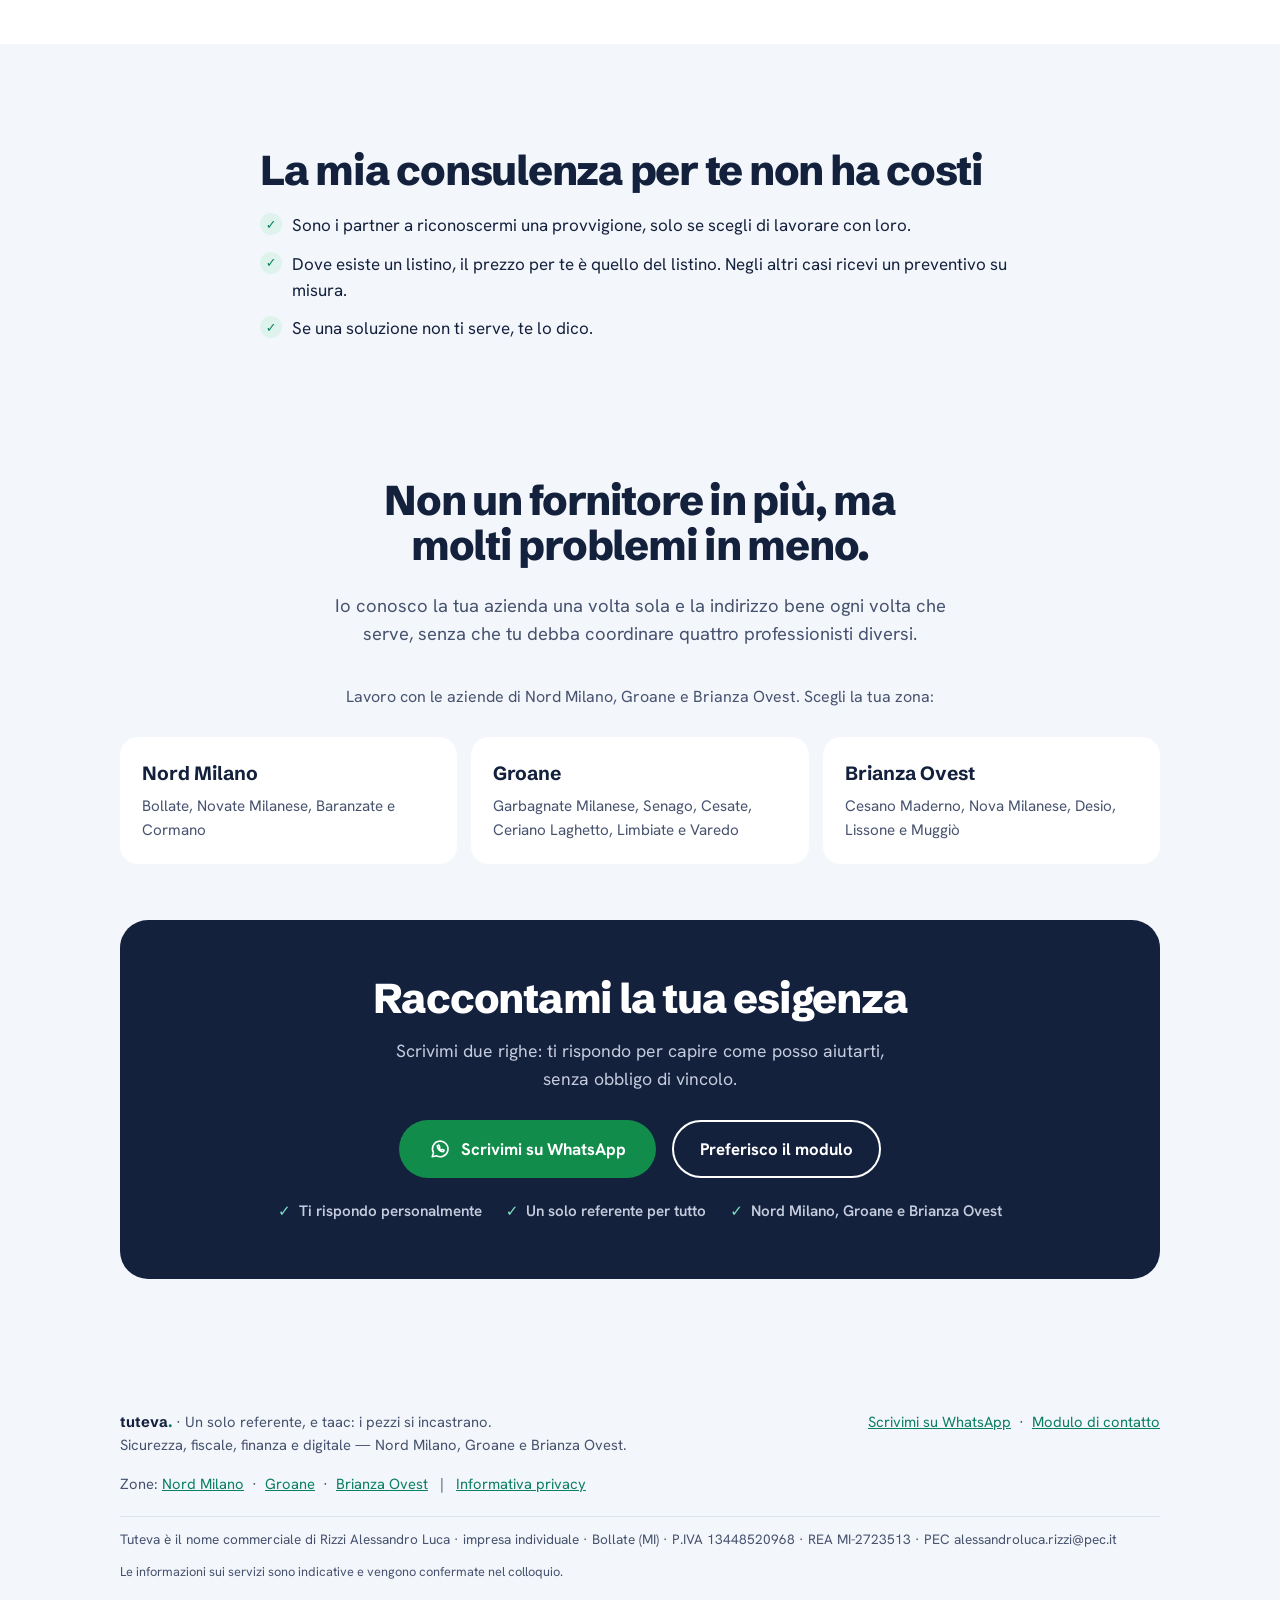
==== commit 77fa5a96: "Tuteva_QRCode" ====
--- a/index.html
+++ b/index.html
@@ -325,7 +325,7 @@
     </div>
     <p style="margin-top:16px;">Zone: <a href="zona-nord-milano.html">Nord Milano</a> &nbsp;&middot;&nbsp; <a href="zona-groane.html">Groane</a> &nbsp;&middot;&nbsp; <a href="zona-brianza-ovest.html">Brianza Ovest</a> &nbsp;&nbsp;|&nbsp;&nbsp; <a href="privacy.html">Informativa privacy</a></p>
     <hr class="rule" style="margin-top:20px;">
-    <p style="margin-top:12px; font-size:0.85rem;">Rizzi Alessandro Luca &middot; impresa individuale &middot; Bollate (MI) &middot; P.IVA 13448520968 &middot; REA MI-2723513 &middot; PEC alessandroluca.rizzi@pec.it</p>
+    <p style="margin-top:12px; font-size:0.85rem;">Tuteva &egrave; il nome commerciale di Rizzi Alessandro Luca &middot; impresa individuale &middot; Bollate (MI) &middot; P.IVA 13448520968 &middot; REA MI-2723513 &middot; PEC alessandroluca.rizzi@pec.it</p>
     <p style="margin-top:12px; font-size:0.8rem;">Le informazioni sui servizi sono indicative e vengono confermate nel colloquio.</p>
   </div>
 </footer>
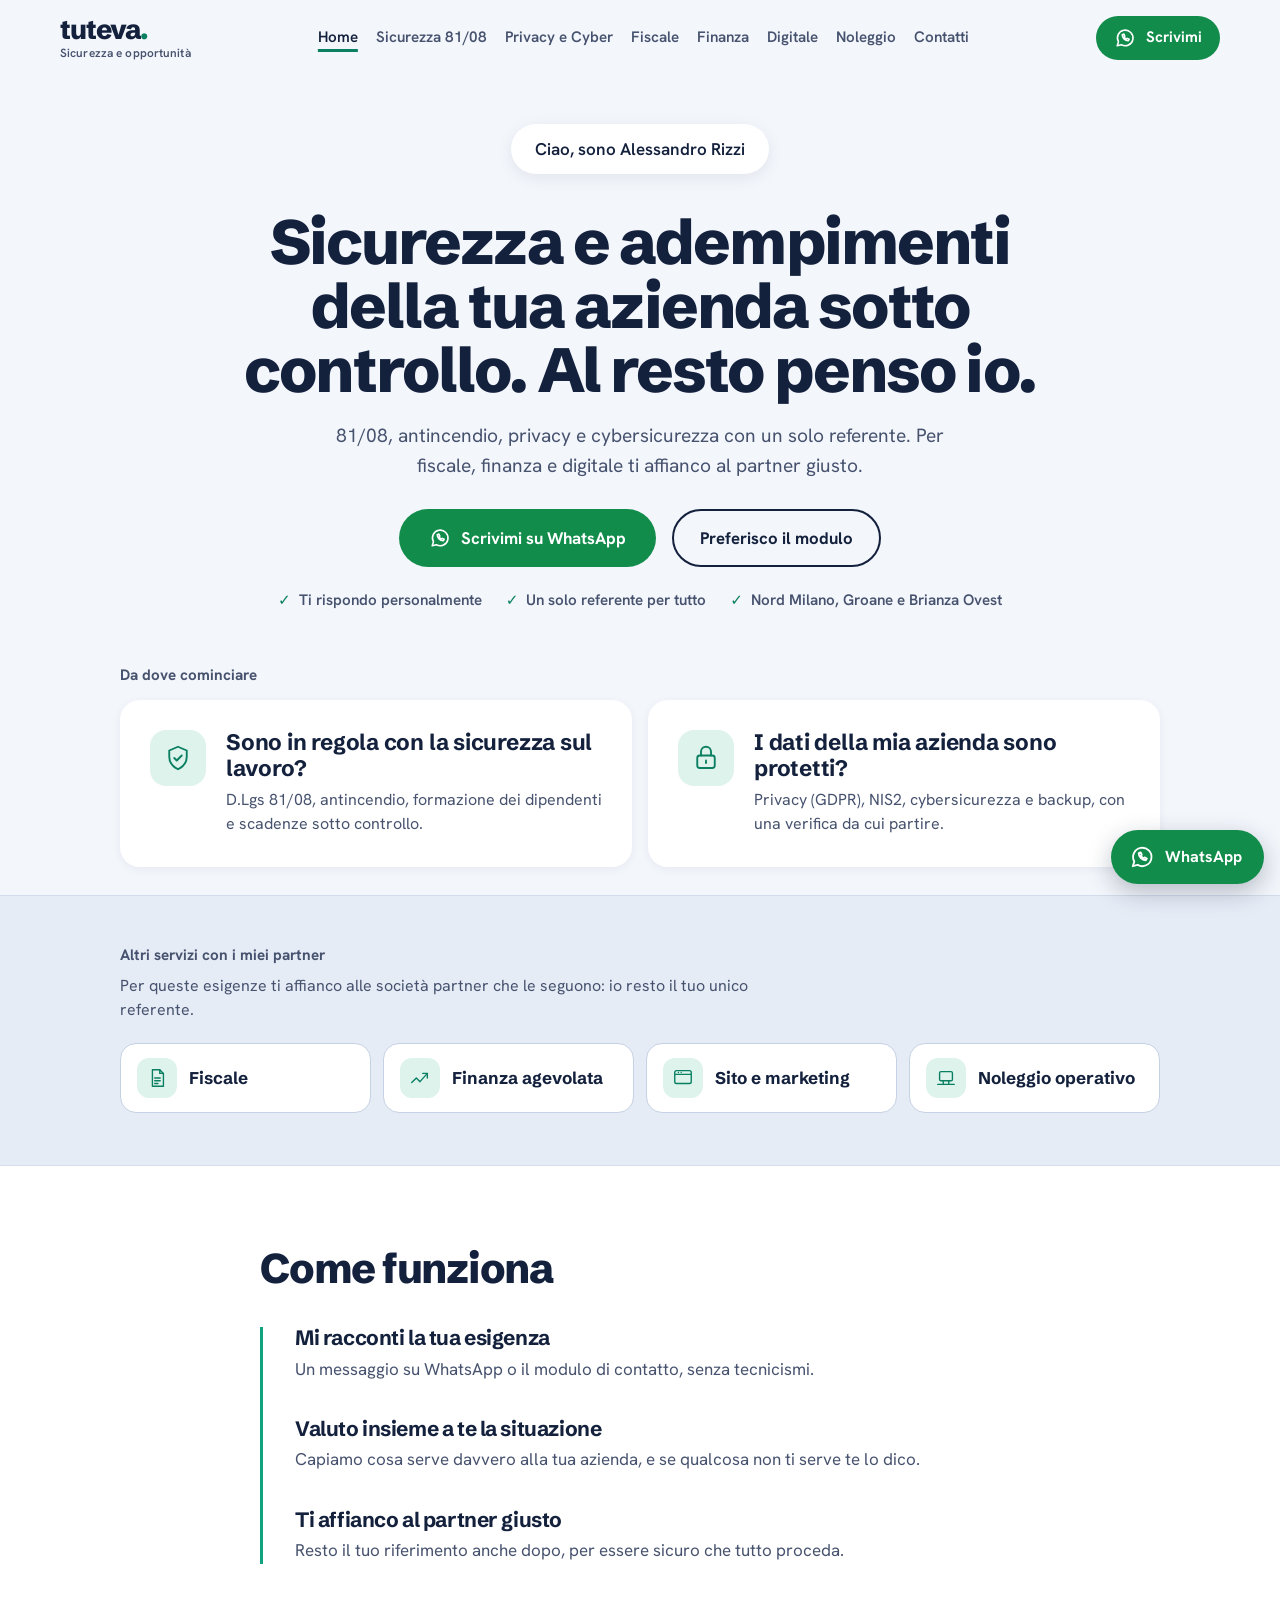
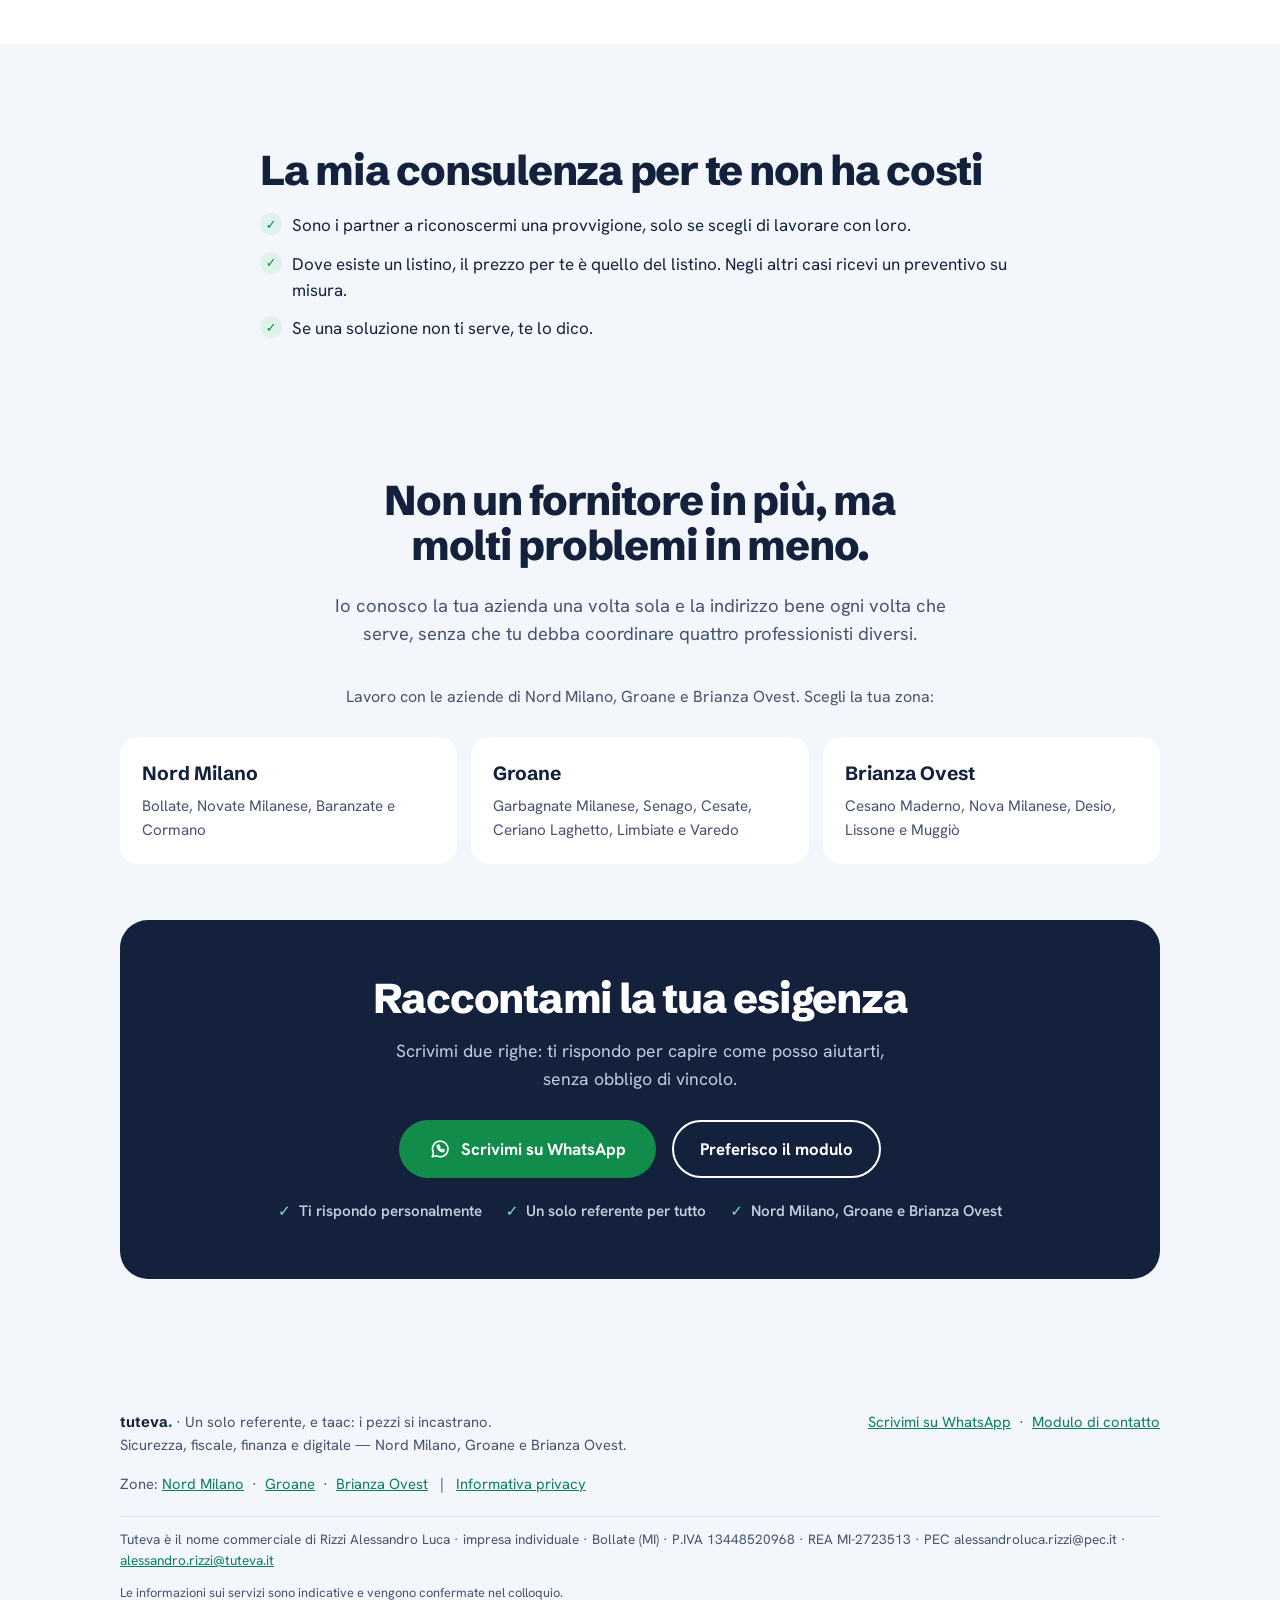
==== commit cfd4d483: "Mail-Tuteva" ====
--- a/index.html
+++ b/index.html
@@ -325,7 +325,7 @@
     </div>
     <p style="margin-top:16px;">Zone: <a href="zona-nord-milano.html">Nord Milano</a> &nbsp;&middot;&nbsp; <a href="zona-groane.html">Groane</a> &nbsp;&middot;&nbsp; <a href="zona-brianza-ovest.html">Brianza Ovest</a> &nbsp;&nbsp;|&nbsp;&nbsp; <a href="privacy.html">Informativa privacy</a></p>
     <hr class="rule" style="margin-top:20px;">
-    <p style="margin-top:12px; font-size:0.85rem;">Tuteva &egrave; il nome commerciale di Rizzi Alessandro Luca &middot; impresa individuale &middot; Bollate (MI) &middot; P.IVA 13448520968 &middot; REA MI-2723513 &middot; PEC alessandroluca.rizzi@pec.it</p>
+    <p style="margin-top:12px; font-size:0.85rem;">Tuteva &egrave; il nome commerciale di Rizzi Alessandro Luca &middot; impresa individuale &middot; Bollate (MI) &middot; P.IVA 13448520968 &middot; REA MI-2723513 &middot; PEC alessandroluca.rizzi@pec.it &middot; <a href="mailto:alessandro.rizzi@tuteva.it">alessandro.rizzi@tuteva.it</a></p>
     <p style="margin-top:12px; font-size:0.8rem;">Le informazioni sui servizi sono indicative e vengono confermate nel colloquio.</p>
   </div>
 </footer>
